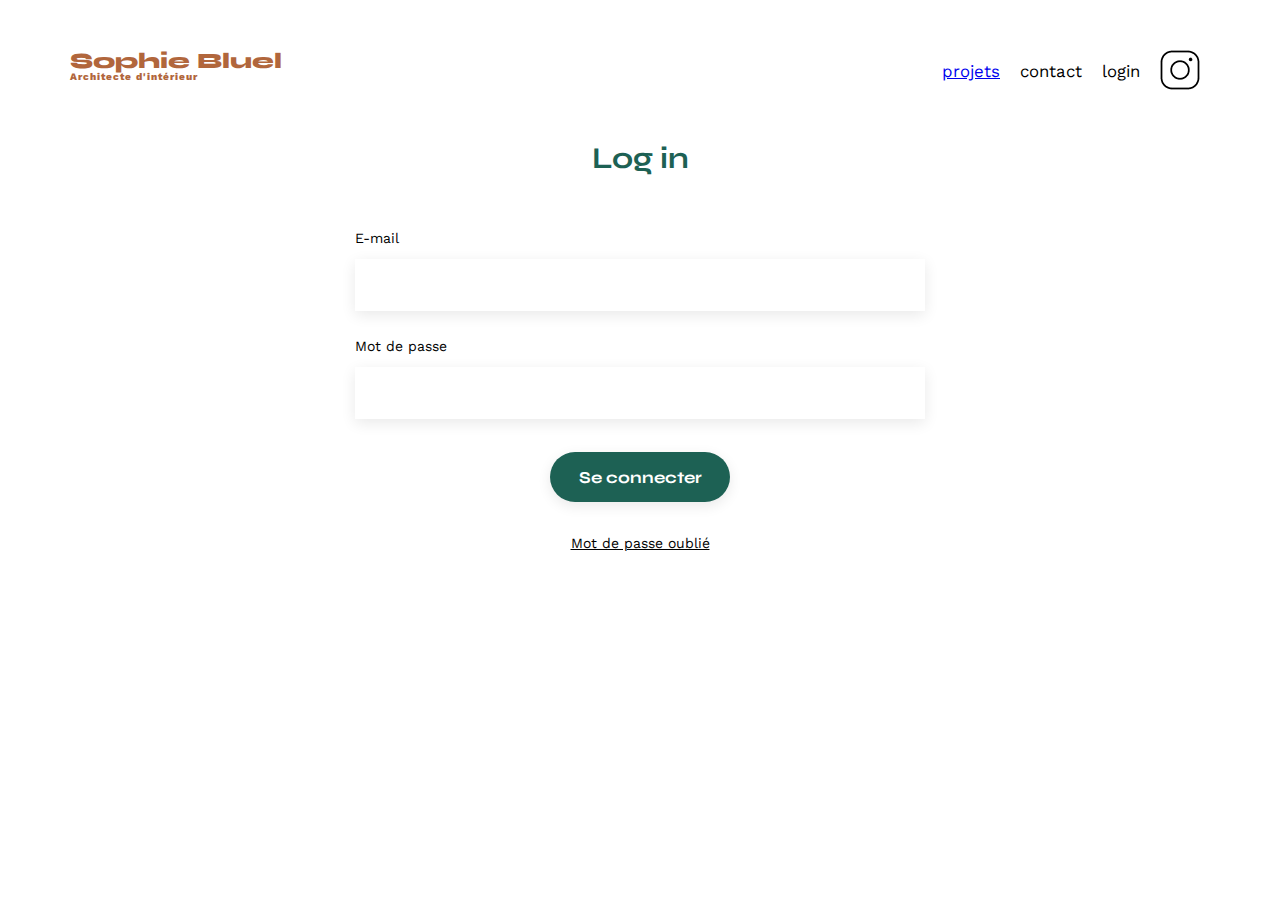
==== login.html @ ddc8fb44 "Add files via upload" ====
<!DOCTYPE html>
<html lang="fr">

<head>
    <meta charset="UTF-8">
    <title>Sophie Bluel - Architecte d'intérieur</title>
    <meta name="viewport" content="width=device-width, initial-scale=1.0">
    <link rel="preconnect" href="https://fonts.googleapis.com">
    <link rel="preconnect" href="https://fonts.gstatic.com" crossorigin>
    <link href="https://fonts.googleapis.com/css2?family=Syne:wght@700;800&family=Work+Sans&display=swap"
        rel="stylesheet">
    <meta name="description" content="">
    <link rel="stylesheet" href="./assets/style.css">
    <script type="module" src="login.js" defer></script>
</head>

<body>
    <header>
        <h1>Sophie Bluel <span>Architecte d'intérieur</span></h1>
        <nav>
            <ul>
                <li> <a href="index.html">projets</a></li>
                <li>contact</li>
                <li>login</li>
                <li><img src="./assets/icons/instagram.png" alt="Instagram"></li>
            </ul>
        </nav>
    </header>
    <section id="contact">
        <h2>Log in</h2>
        <div class="alredyLogged__error">
        </div>
        <form action="#" method="post" id="loginForm">
            <label for="email">E-mail</label>
            <input type="email" name="email" id="email">
            <div class="loginEmail__error">
            </div>
            <label for="password">Mot de passe</label>
            <input name="password" id="password" type="password">
            <div class="loginMdp__error">
            </div>
            <input type="submit" value="Se connecter" id="submit">
        </form>
        <p class="mdp">Mot de passe oublié</p>

        <p id="error-message" class="error-message"></p>
    </section>

</body>
---- assets/style.css ----
/* http://meyerweb.com/eric/tools/css/reset/
   v2.0 | 20110126
   License: none (public domain)
*/

html,
body,
div,
span,
applet,
object,
iframe,
h1,
h2,
h3,
h4,
h5,
h6,
p,
blockquote,
pre,
a,
abbr,
acronym,
address,
big,
cite,
code,
del,
dfn,
em,
img,
ins,
kbd,
q,
s,
samp,
small,
strike,
strong,
sub,
sup,
tt,
var,
b,
u,
i,
center,
dl,
dt,
dd,
ol,
ul,
li,
fieldset,
form,
label,
legend,
table,
caption,
tbody,
tfoot,
thead,
tr,
th,
td,
article,
aside,
canvas,
details,
embed,
figure,
figcaption,
footer,
header,
hgroup,
menu,
nav,
output,
ruby,
section,
summary,
time,
mark,
audio,
video {
	margin: 0;
	padding: 0;
	border: 0;
	font-size: 100%;
	font: inherit;
	vertical-align: baseline;
}

/* HTML5 display-role reset for older browsers */
article,
aside,
details,
figcaption,
figure,
footer,
header,
hgroup,
menu,
nav,
section {
	display: block;
}

body {
	line-height: 1;
}

ol,
ul {
	list-style: none;
}

blockquote,
q {
	quotes: none;
}

blockquote:before,
blockquote:after,
q:before,
q:after {
	content: '';
	content: none;
}

table {
	border-collapse: collapse;
	border-spacing: 0;
}

/** end reset css**/
body {
	max-width: 1140px;
	margin: auto;
	font-family: 'Work Sans';
	font-size: 14px;
}

header {
	display: flex;
	justify-content: space-between;
	margin: 50px 0
}

section {
	margin: 50px 0
}

h1 {
	display: flex;
	flex-direction: column;
	font-family: 'Syne';
	font-size: 22px;
	font-weight: 800;
	color: #B1663C
}

h1>span {
	font-family: 'Work Sans';
	font-size: 10px;
	letter-spacing: 0.1em;
	;
}

h2 {
	font-family: 'Syne';
	font-weight: 700;
	font-size: 30px;
	color: #1D6154
}

nav ul {
	display: flex;
	align-items: center;
	list-style-type: none;

}

nav li {
	padding: 0 10px;
	font-size: 1.2em;
}

li:hover {
	color: #B1663C;
}

#introduction {
	display: flex;
	align-items: center;
}

#introduction figure {
	flex: 1
}

#introduction img {
	display: block;
	margin: auto;
	width: 80%;
}

#introduction article {
	flex: 1
}

#introduction h2 {
	margin-bottom: 1em;
}

#introduction p {
	margin-bottom: 0.5em;
}

#portfolio h2 {
	text-align: center;
	margin-bottom: 1em;
}

.gallery {
	width: 100%;
	display: grid;
	grid-template-columns: 1fr 1fr 1fr;
	grid-column-gap: 20px;
	grid-row-gap: 20px;
}

.categories {
	display: flex;
	flex-direction: row;
	justify-content: center;
	gap: 20px;
	margin-bottom: 30px;
	color: #1D6154;
}

.btn-tous:hover,
.btn-objets:hover,
.btn-appartement:hover,
.btn-hotelresto:hover {
	background-color: #1D6154;
	color: white;
}

.btn-tous,
.btn-objets,
.btn-appartement,
.btn-hotelresto {
	border: 1px solid #1D6154;
	padding: 10px;
	border-radius: 20px;
}

.gallery img {
	width: 100%;

}

#contact {
	width: 50%;
	margin: auto;
}

#contact>* {
	text-align: center;

}

#contact h2 {
	margin-bottom: 20px;
}

#contact form {
	text-align: left;
	margin-top: 30px;
	display: flex;
	flex-direction: column;
}

#contact input {
	height: 50px;
	font-size: 1.2em;
	border: none;
	box-shadow: 0px 4px 14px rgba(0, 0, 0, 0.09);
}

#contact label {
	margin: 2em 0 1em 0;
}

#contact textarea {
	border: none;
	box-shadow: 0px 4px 14px rgba(0, 0, 0, 0.09);
}

input[type="submit"] {
	font-family: 'Syne';
	font-weight: 700;
	color: white;
	background-color: #1D6154;
	margin: 2em auto;
	width: 180px;
	text-align: center;
	border-radius: 60px;
}

footer nav ul {
	display: flex;
	justify-content: flex-end;
	margin: 2em
}


/* Page login */

.mdp {
	text-decoration: underline;
}

/* Modale */

.align-projets {
	display: flex;
	justify-content: center;
	gap: 10px;
}

.fa-paperclip {
	margin-top: 10px;
}

.js-modale {
	margin-top: 10px;
	font-size: 13px;
}


.modal {
	display: flex;
	align-items: center;
	position: fixed;
	justify-content: center;
	top: 0;
	left: 0;
	width: 100%;
	height: 100%;


}

.modal-fenetre {

	width: 500px;
	height: 550px;
	max-width: 100vh;
	max-height: 100vh;
	padding: 20px;
	background-color: white;
	border-radius: 20px;
}

.js-modale-fermer {
	display: flex;
	justify-content: right;
}

h3 {
	font-size: 30px;
	display: flex;
	justify-content: center;
}

.photos {
	display: flex;
	flex-direction: row;
	align-items: center;
	flex-wrap: wrap;
	overflow: hidden;
	gap: 10px;
	margin-left: 40px;
	margin-right: 40px;
	position: relative;


}

.photos img {
	width: 70px;

}

.modal-fenetre input {
	margin-left: 150px;
	height: 35px;
	align-items: center;
}

.barre-grise::before {
	content: '';
	display: block;
	width: 84%;
	opacity: 0.5;
	height: 1px;
	background-color: gray;
	/* Couleur grise, ajustez selon vos préférences */
	margin-top: 10px;
	/* Espacement, ajustez selon vos besoins */
	margin-left: auto;
	margin-right: auto;
}

.admin__rod button {
	font-family: "work sans";
	font-weight: 550;
	background-color: white;
	border-radius: 60px;
	padding: 5px 15px;
	margin: 0 25px;
	border: none;
	transition: all 0.2s ease;
  }
  
  .admin__modifer {
	display: flex;
	-moz-column-gap: 5px;
		 column-gap: 5px;
	color: black;
  }
  
  .admin__rod .admin__modifer {
	color: white;
  }

  .admin__rod {
	position: fixed;
	right: 0;
	top: 0;
	display: flex;
	justify-content: center;
	align-items: center;
	width: 100%;
	height: 40px;
	background-color: black;
  }
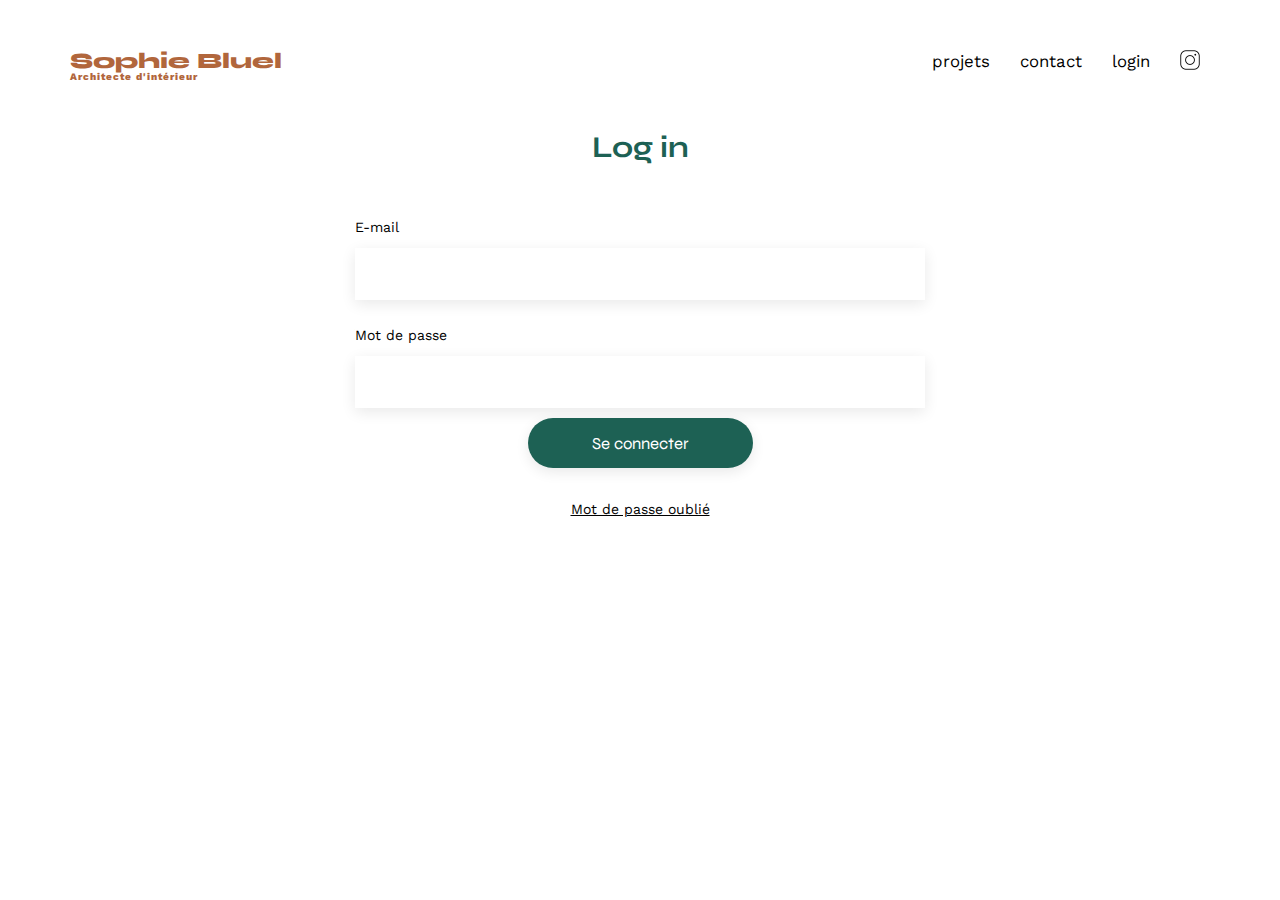
==== commit 277cbdd2: "Add files via upload" ====
--- a/login.html
+++ b/login.html
@@ -19,7 +19,7 @@
         <h1>Sophie Bluel <span>Architecte d'intérieur</span></h1>
         <nav>
             <ul>
-                <li> <a href="index.html">projets</a></li>
+                <li> <a class="logout" href="index.html">projets</a></li>
                 <li>contact</li>
                 <li>login</li>
                 <li><img src="./assets/icons/instagram.png" alt="Instagram"></li>
--- a/assets/style.css
+++ b/assets/style.css
@@ -179,7 +179,12 @@
 	display: flex;
 	align-items: center;
 	list-style-type: none;
-
+	gap:10px;
+
+}
+
+nav ul img {
+	width: 20px;
 }
 
 nav li {
@@ -218,13 +223,14 @@
 	margin-bottom: 0.5em;
 }
 
-#portfolio h2 {
+.portfolio h2 {
 	text-align: center;
 	margin-bottom: 1em;
 }
 
 .gallery {
-	width: 100%;
+	width: 1100px;
+	margin-left: 50px;
 	display: grid;
 	grid-template-columns: 1fr 1fr 1fr;
 	grid-column-gap: 20px;
@@ -298,6 +304,10 @@
 	border: none;
 	box-shadow: 0px 4px 14px rgba(0, 0, 0, 0.09);
 }
+
+.homeProjet {
+justify-content: center;
+margin-bottom: 30px;}
 
 input[type="submit"] {
 	font-family: 'Syne';
@@ -317,6 +327,7 @@
 }
 
 
+
 /* Page login */
 
 .mdp {
@@ -326,19 +337,29 @@
 /* Modale */
 
 .align-projets {
+	margin-left:430px;
 	display: flex;
 	justify-content: center;
 	gap: 10px;
 }
 
-.fa-paperclip {
+.fa-pen-to-square {
 	margin-top: 10px;
+	margin-left: 10px;
 }
 
 .js-modale {
 	margin-top: 10px;
 	font-size: 13px;
-}
+	
+	
+}
+
+.js-modale, .logout {
+	text-decoration: none;
+	color: black;
+}
+
 
 
 .modal {
@@ -355,20 +376,165 @@
 }
 
 .modal-fenetre {
-
 	width: 500px;
-	height: 550px;
-	max-width: 100vh;
-	max-height: 100vh;
+	height: 630px;
 	padding: 20px;
 	background-color: white;
 	border-radius: 20px;
+
 }
 
 .js-modale-fermer {
 	display: flex;
 	justify-content: right;
 }
+
+/* Modale ajout photo */
+
+.modale-flexbox {
+	display: flex;
+	flex-direction: column;
+	align-items: center;
+	height: 90%;
+}
+
+.flexSign {
+	display: flex;
+	justify-content: space-between;
+}
+
+.form-group-photo {
+	display: flex;
+	flex-direction: column;
+	justify-content: center;
+	align-items: center;
+	background-color: #E8F1F7;
+	margin-top: 20px;
+	width: 400px;
+	height: 190px;
+	border-radius: 5px;
+	overflow: hidden;
+}
+
+.form-group-photo label {
+	margin-top: 10px;
+	border: 2px solid rgba(203, 214, 220, 1);
+	height: 30px;
+  width: 150px;
+  border-radius: 20px;
+  text-align: center;
+  color: #1D6154;
+  background: rgba(203, 214, 220, 1);
+  display: flex;
+  align-items: center;
+  justify-content: center;
+  font-size: 12px;
+}
+
+.form-group-photo p {
+	color:rgb(94, 93, 93);
+	font-size: 10px;
+	margin-top: 10px;
+}
+
+.form-group-photo input {
+	display: none;
+}
+
+.photo-previsualisation {
+	max-width: 100%; 
+    max-height: 100%; 
+    display: block;
+    margin: auto; 
+}
+
+
+.fa-image {
+	font-size: 60px;
+	color: grey;
+	opacity: 0.35;
+}
+
+.fa-xmark {
+	font-size: 20px;
+}
+
+.fa-arrow-left {
+	font-size: 20px;
+
+}
+
+
+#modale2 h3 {
+	margin-bottom: 20px;
+	font-size: 27px;
+}
+
+.form-group-title {
+	display: flex;
+	flex-direction: column;
+	width: 400px;
+}
+
+.form-group-title label {
+
+	margin-top: 35px;
+}
+  
+.form-group-title input {
+	height: 60px;
+	font-size: 1.2em;
+	border: none;
+	box-shadow: 0px 4px 14px rgba(0, 0, 0, 0.09);
+}
+
+.form-group-id {
+  display: flex;
+  flex-direction: column;
+  width: 404px;
+  margin-bottom: 40px;
+}
+
+.form-group-id select {
+	height: 60px;
+  font-size: 1.2em;
+  border: none;
+  background-color: white;
+  box-shadow: 0px 4px 14px rgba(0, 0, 0, 0.09);
+}
+
+.form-group-id label {
+	margin-top: 30px;
+	margin-bottom: 10px;
+}
+
+input[type=submit] {
+	margin-top: 10px;
+  font-weight: 50;
+  color: white;
+  background-color: #1D6154;
+  border: 2px solid #1D6154;
+  height: 40px;
+  width: 225px;
+  text-align: center;
+  border-radius: 60px;
+}
+
+.barre-grise2::before {
+	content: '';
+	display: block;
+	width: 400px;	
+	opacity: 0.7;
+	height: 1px;
+	background-color: gray;
+	margin-left: auto;
+	margin-right: auto;
+	margin-top: 30px;
+	margin-bottom: 30px;
+}
+
+
+
 
 h3 {
 	font-size: 30px;
@@ -385,20 +551,39 @@
 	gap: 10px;
 	margin-left: 40px;
 	margin-right: 40px;
+    object-fit: cover; 
 	position: relative;
-
-
-}
+}
+
+.custom-dropdown .option {
+	display: none;
+	list-style: none;
+	padding: 0;
+	margin: 0;}
 
 .photos img {
-	width: 70px;
-
-}
-
-.modal-fenetre input {
-	margin-left: 150px;
-	height: 35px;
-	align-items: center;
+	width: 75px;
+
+}
+
+.photos .fa-trash {
+    position: absolute;
+    color: white;
+    font-size: 12px;
+	background-color: black;
+	border-radius: 2px;
+	padding: 3px;
+	margin-top: 7px;
+	margin-left: -21px;
+}
+
+#modale1 input {
+	margin: 10px;
+	height: 45px;
+	align-items: center;
+	margin-top: 60px;
+	margin-left: 100px;
+	width: 300px;
 }
 
 .barre-grise::before {
@@ -408,32 +593,30 @@
 	opacity: 0.5;
 	height: 1px;
 	background-color: gray;
-	/* Couleur grise, ajustez selon vos préférences */
-	margin-top: 10px;
-	/* Espacement, ajustez selon vos besoins */
+	margin-top: 20px;
 	margin-left: auto;
 	margin-right: auto;
 }
-
-.admin__rod button {
-	font-family: "work sans";
-	font-weight: 550;
-	background-color: white;
-	border-radius: 60px;
-	padding: 5px 15px;
-	margin: 0 25px;
-	border: none;
-	transition: all 0.2s ease;
+  
+  .modifier-admin {
+	display: flex;
+	-moz-column-gap: 5px;
+		 column-gap: 5px;
+		 align-items: center;
+	gap: 8px;
+	color: black;
+	margin-left: 750px;
+  }
+
+  .modifier-admin .fa-pen-to-square {
+	margin-top: 13px;
+  }
+
+  .modifier-admin p {
+	margin-top: 13px;
   }
   
-  .admin__modifer {
-	display: flex;
-	-moz-column-gap: 5px;
-		 column-gap: 5px;
-	color: black;
-  }
-  
-  .admin__rod .admin__modifer {
+  .admin__rod .modifier-admin {
 	color: white;
   }
 
